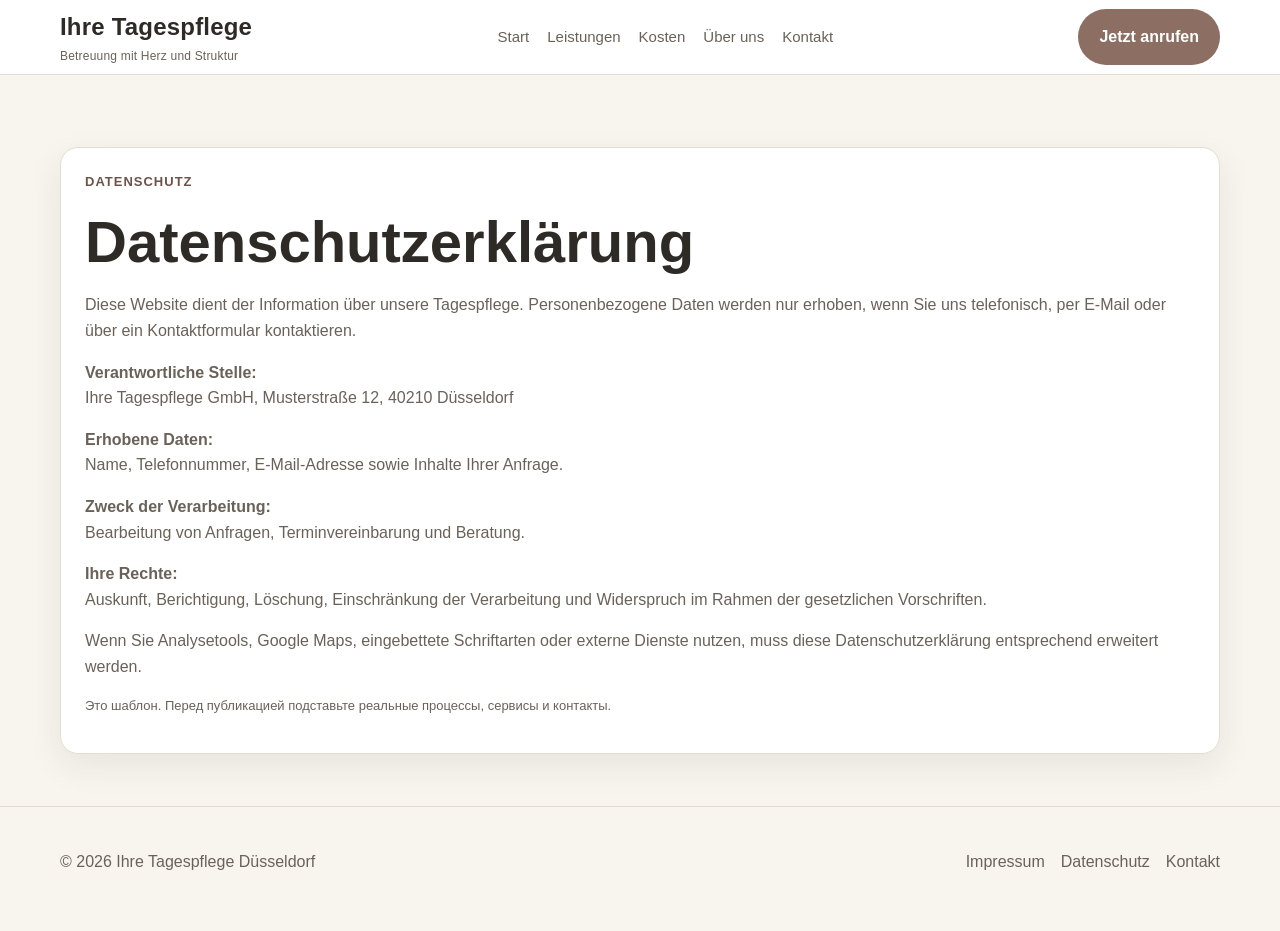
==== datenschutz.html @ 3cf98344 "Add files via upload" ====
<!DOCTYPE html>
<html lang="de">
<head>
  <meta charset="UTF-8" />
  <meta name="viewport" content="width=device-width, initial-scale=1.0" />
  <title>Datenschutz – Ihre Tagespflege Düsseldorf</title>
  <meta name="description" content="Datenschutzerklärung Ihrer Tagespflege Düsseldorf." />
  <link rel="stylesheet" href="styles.css" />
</head>
<body>
<header class="topbar"><div class="container topbar-inner"><div class="brand">Ihre Tagespflege<small>Betreuung mit Herz und Struktur</small></div><nav class="nav"><a href="index.html">Start</a><a href="leistungen.html">Leistungen</a><a href="kosten.html">Kosten</a><a href="ueber-uns.html">Über uns</a><a href="kontakt.html">Kontakt</a></nav><a class="btn btn-primary" href="tel:+492111234567">Jetzt anrufen</a></div></header>
<main>
<section class="hero"><div class="container legal"><div class="eyebrow">Datenschutz</div><h1>Datenschutzerklärung</h1><p>Diese Website dient der Information über unsere Tagespflege. Personenbezogene Daten werden nur erhoben, wenn Sie uns telefonisch, per E-Mail oder über ein Kontaktformular kontaktieren.</p><p><strong>Verantwortliche Stelle:</strong><br>Ihre Tagespflege GmbH, Musterstraße 12, 40210 Düsseldorf</p><p><strong>Erhobene Daten:</strong><br>Name, Telefonnummer, E-Mail-Adresse sowie Inhalte Ihrer Anfrage.</p><p><strong>Zweck der Verarbeitung:</strong><br>Bearbeitung von Anfragen, Terminvereinbarung und Beratung.</p><p><strong>Ihre Rechte:</strong><br>Auskunft, Berichtigung, Löschung, Einschränkung der Verarbeitung und Widerspruch im Rahmen der gesetzlichen Vorschriften.</p><p>Wenn Sie Analysetools, Google Maps, eingebettete Schriftarten oder externe Dienste nutzen, muss diese Datenschutzerklärung entsprechend erweitert werden.</p><p class="small-note">Это шаблон. Перед публикацией подставьте реальные процессы, сервисы и контакты.</p></div></section>
</main>
<footer class="footer"><div class="container footer-inner"><p>© 2026 Ihre Tagespflege Düsseldorf</p><div class="footer-links"><a href="impressum.html">Impressum</a><a href="datenschutz.html">Datenschutz</a><a href="kontakt.html">Kontakt</a></div></div></footer>
</body>
</html>
---- styles.css ----
:root {
  --bg: #f8f5ef;
  --surface: #ffffff;
  --surface-soft: #f2ede5;
  --text: #2e2a26;
  --muted: #6a6259;
  --accent: #8d6e63;
  --accent-dark: #6d534a;
  --border: #e5ddd2;
  --max: 1160px;
  --radius: 18px;
  --shadow: 0 12px 35px rgba(40, 32, 25, 0.08);
}
* { box-sizing: border-box; }
html { scroll-behavior: smooth; }
body { margin: 0; font-family: Arial, Helvetica, sans-serif; background: var(--bg); color: var(--text); line-height: 1.6; }
img { max-width: 100%; display: block; }
a { color: inherit; text-decoration: none; }
.container { width: min(var(--max), calc(100% - 32px)); margin: 0 auto; }
.topbar { background: var(--surface); border-bottom: 1px solid var(--border); position: sticky; top: 0; z-index: 1000; }
.topbar-inner { display: flex; align-items: center; justify-content: space-between; gap: 20px; min-height: 74px; }
.brand { font-size: 24px; font-weight: 700; letter-spacing: 0.2px; }
.brand small { display: block; font-size: 12px; color: var(--muted); font-weight: 400; }
.nav { display: flex; gap: 18px; flex-wrap: wrap; align-items: center; }
.nav a { color: var(--muted); font-size: 15px; }
.nav a:hover, .nav a.active { color: var(--accent-dark); font-weight: 700; }
.btn { display: inline-block; padding: 14px 20px; border-radius: 999px; font-weight: 700; border: 1px solid transparent; transition: 0.2s ease; }
.btn-primary { background: var(--accent); color: #fff; }
.btn-primary:hover { background: var(--accent-dark); }
.btn-secondary { border-color: var(--accent); color: var(--accent-dark); background: transparent; }
.btn-secondary:hover { background: var(--surface-soft); }
.hero { padding: 72px 0 52px; }
.hero-grid { display: grid; grid-template-columns: 1.15fr 0.85fr; gap: 34px; align-items: center; }
.eyebrow { color: var(--accent-dark); font-weight: 700; text-transform: uppercase; letter-spacing: 1px; font-size: 13px; margin-bottom: 14px; }
h1, h2, h3 { margin: 0 0 16px; line-height: 1.2; }
h1 { font-size: clamp(36px, 5vw, 58px); max-width: 10ch; }
h2 { font-size: clamp(28px, 4vw, 40px); }
h3 { font-size: 22px; }
.lead { font-size: 19px; color: var(--muted); max-width: 60ch; }
.hero-points { display: flex; flex-wrap: wrap; gap: 12px; margin: 24px 0 30px; padding: 0; list-style: none; }
.hero-points li { background: var(--surface); border: 1px solid var(--border); padding: 10px 14px; border-radius: 999px; box-shadow: var(--shadow); font-size: 14px; }
.hero-actions { display: flex; gap: 12px; flex-wrap: wrap; }
.hero-card, .image-card { background: var(--surface); border-radius: 28px; overflow: hidden; box-shadow: var(--shadow); border: 1px solid var(--border); }
.hero-card img, .image-card img { width: 100%; height: 100%; object-fit: cover; min-height: 520px; }
section { padding: 32px 0 72px; }
.section-head { max-width: 700px; margin-bottom: 26px; }
.section-head p, .text-muted, .faq-answer, .contact-box p, .footer p, .legal p, .legal li, .card p, .timeline p { color: var(--muted); }
.cards { display: grid; grid-template-columns: repeat(4, 1fr); gap: 18px; }
.cards-3 { display: grid; grid-template-columns: repeat(3, 1fr); gap: 18px; }
.card, .box, .legal, .timeline, .faq-item { background: var(--surface); border-radius: var(--radius); padding: 24px; border: 1px solid var(--border); box-shadow: var(--shadow); }
.timeline { overflow: hidden; padding: 0; }
.timeline-row { display: grid; grid-template-columns: 120px 1fr; gap: 18px; padding: 18px 22px; border-bottom: 1px solid var(--border); }
.timeline-row:last-child { border-bottom: 0; }
.time { font-weight: 700; color: var(--accent-dark); }
.two-col { display: grid; grid-template-columns: 1fr 1fr; gap: 24px; align-items: stretch; }
.gallery { display: grid; grid-template-columns: repeat(3, 1fr); gap: 16px; }
.gallery figure { margin: 0; background: var(--surface); border-radius: var(--radius); overflow: hidden; border: 1px solid var(--border); box-shadow: var(--shadow); }
.gallery img { width: 100%; height: 280px; object-fit: cover; }
.gallery figcaption { padding: 14px 16px; font-size: 14px; color: var(--muted); }
.faq-item { padding: 0; overflow: hidden; margin-bottom: 12px; }
.faq-question { width: 100%; background: transparent; border: 0; font: inherit; text-align: left; padding: 18px 20px; font-weight: 700; cursor: pointer; color: var(--text); }
.faq-answer { padding: 0 20px 18px; display: none; }
.faq-item.active .faq-answer { display: block; }
.contact-grid { display: grid; grid-template-columns: 1fr 1fr; gap: 20px; }
.contact-box strong { display: block; margin-bottom: 6px; }
.footer { border-top: 1px solid var(--border); padding: 26px 0 40px; }
.footer-inner { display: flex; flex-wrap: wrap; gap: 14px; justify-content: space-between; align-items: center; }
.footer-links { display: flex; gap: 16px; flex-wrap: wrap; color: var(--muted); }
.placeholder { background: linear-gradient(135deg, #d9d0c5, #f5ede2); min-height: 100%; display: grid; place-items: center; color: #5b4b43; font-weight: 700; text-align: center; padding: 24px; }
.small-note { font-size: 13px; color: var(--muted); margin-top: 12px; }
.list-clean { padding-left: 18px; color: var(--muted); }
.list-clean li { margin-bottom: 8px; }
@media (max-width: 980px) {
  .hero-grid, .two-col, .contact-grid, .cards, .cards-3, .gallery { grid-template-columns: 1fr; }
  .hero-card img, .image-card img { min-height: 340px; }
  .timeline-row { grid-template-columns: 1fr; gap: 6px; }
  .topbar-inner { padding: 12px 0; }
  .nav { display: none; }
}
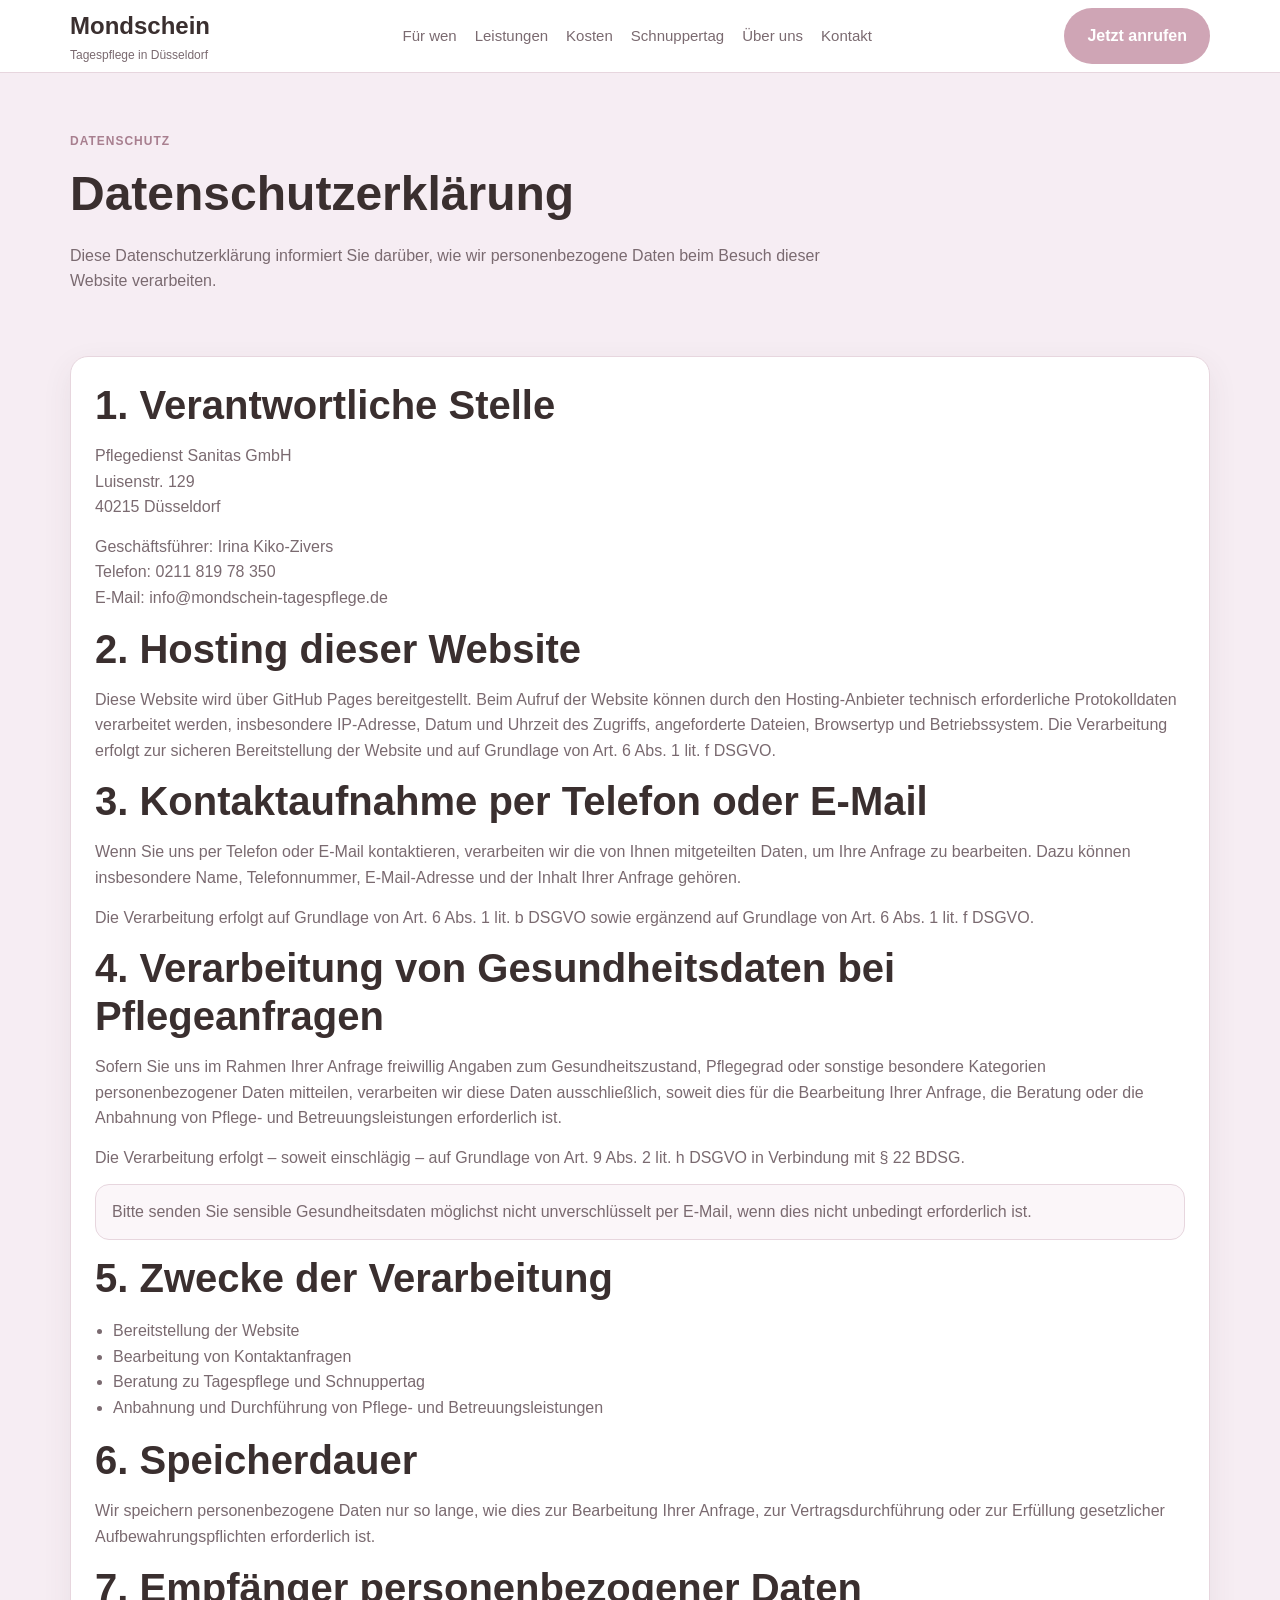
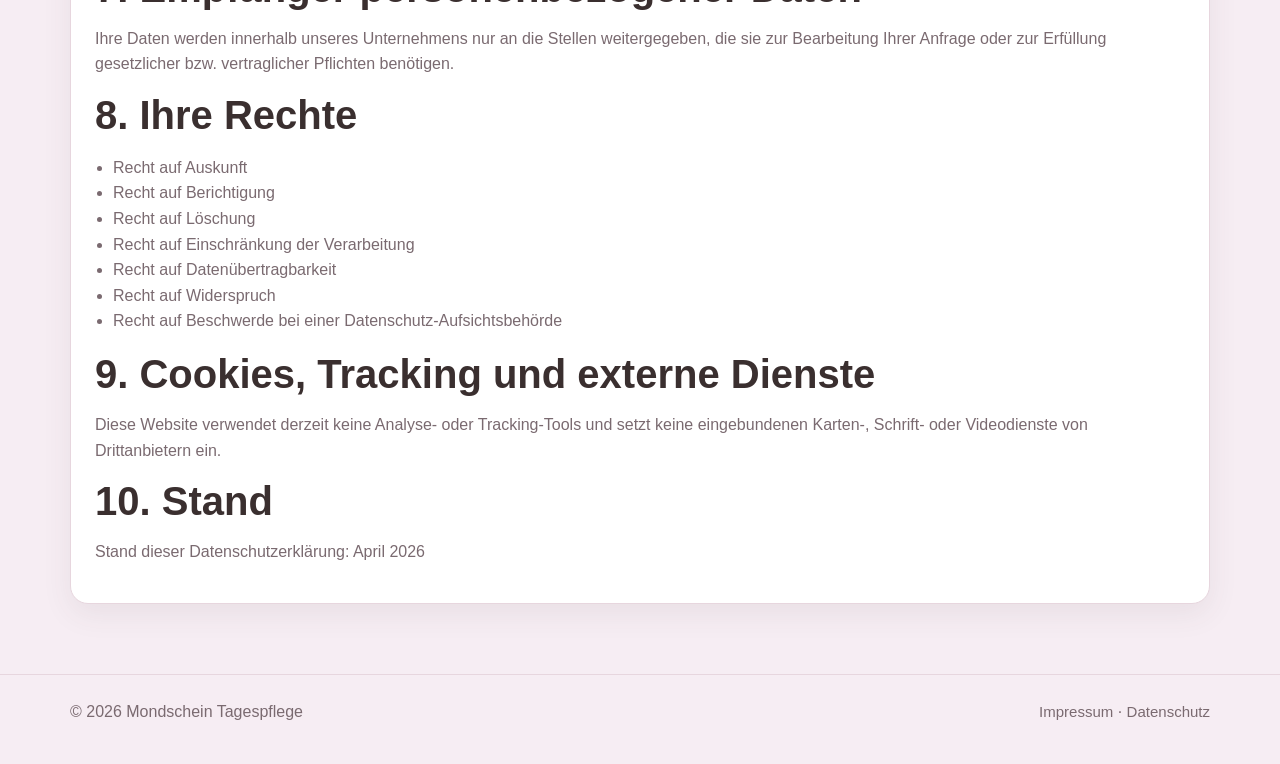
==== commit 0d7aeca6: "Add files via upload" ====
--- a/datenschutz.html
+++ b/datenschutz.html
@@ -1,17 +1,34 @@
-<!DOCTYPE html>
-<html lang="de">
-<head>
-  <meta charset="UTF-8" />
-  <meta name="viewport" content="width=device-width, initial-scale=1.0" />
-  <title>Datenschutz – Ihre Tagespflege Düsseldorf</title>
-  <meta name="description" content="Datenschutzerklärung Ihrer Tagespflege Düsseldorf." />
-  <link rel="stylesheet" href="styles.css" />
-</head>
-<body>
-<header class="topbar"><div class="container topbar-inner"><div class="brand">Ihre Tagespflege<small>Betreuung mit Herz und Struktur</small></div><nav class="nav"><a href="index.html">Start</a><a href="leistungen.html">Leistungen</a><a href="kosten.html">Kosten</a><a href="ueber-uns.html">Über uns</a><a href="kontakt.html">Kontakt</a></nav><a class="btn btn-primary" href="tel:+492111234567">Jetzt anrufen</a></div></header>
-<main>
-<section class="hero"><div class="container legal"><div class="eyebrow">Datenschutz</div><h1>Datenschutzerklärung</h1><p>Diese Website dient der Information über unsere Tagespflege. Personenbezogene Daten werden nur erhoben, wenn Sie uns telefonisch, per E-Mail oder über ein Kontaktformular kontaktieren.</p><p><strong>Verantwortliche Stelle:</strong><br>Ihre Tagespflege GmbH, Musterstraße 12, 40210 Düsseldorf</p><p><strong>Erhobene Daten:</strong><br>Name, Telefonnummer, E-Mail-Adresse sowie Inhalte Ihrer Anfrage.</p><p><strong>Zweck der Verarbeitung:</strong><br>Bearbeitung von Anfragen, Terminvereinbarung und Beratung.</p><p><strong>Ihre Rechte:</strong><br>Auskunft, Berichtigung, Löschung, Einschränkung der Verarbeitung und Widerspruch im Rahmen der gesetzlichen Vorschriften.</p><p>Wenn Sie Analysetools, Google Maps, eingebettete Schriftarten oder externe Dienste nutzen, muss diese Datenschutzerklärung entsprechend erweitert werden.</p><p class="small-note">Это шаблон. Перед публикацией подставьте реальные процессы, сервисы и контакты.</p></div></section>
-</main>
-<footer class="footer"><div class="container footer-inner"><p>© 2026 Ihre Tagespflege Düsseldorf</p><div class="footer-links"><a href="impressum.html">Impressum</a><a href="datenschutz.html">Datenschutz</a><a href="kontakt.html">Kontakt</a></div></div></footer>
-</body>
-</html>
+<!DOCTYPE html><html lang="de"><head><meta charset="UTF-8"><meta name="viewport" content="width=device-width, initial-scale=1.0"><link rel="stylesheet" href="styles.css"><title>Datenschutzerklärung – Mondschein Tagespflege</title></head><body>
+<header class="topbar">
+  <div class="container topbar-inner">
+    <div class="brand">Mondschein<small>Tagespflege in Düsseldorf</small></div>
+    <nav class="nav">
+      <a href="index.html#fuer-wen">Für wen</a>
+      <a href="leistungen.html">Leistungen</a>
+      <a href="kosten.html">Kosten</a>
+      <a href="schnuppertag.html">Schnuppertag</a>
+      <a href="ueber-uns.html">Über uns</a>
+      <a href="kontakt.html">Kontakt</a>
+    </nav>
+    <div class="topbar-actions">
+      <a class="btn btn-primary" href="tel:+4921181978350">Jetzt anrufen</a>
+      <button class="menu-toggle" type="button" aria-expanded="false" aria-controls="mobile-menu">Menü</button>
+    </div>
+  </div>
+  <div id="mobile-menu" class="mobile-menu">
+    <div class="mobile-menu-inner">
+      <a href="index.html#fuer-wen">Für wen</a>
+      <a href="leistungen.html">Leistungen</a>
+      <a href="kosten.html">Kosten</a>
+      <a href="schnuppertag.html">Schnuppertag</a>
+      <a href="ueber-uns.html">Über uns</a>
+      <a href="kontakt.html">Kontakt</a>
+      <a href="impressum.html">Impressum</a>
+      <a href="datenschutz.html">Datenschutz</a>
+    </div>
+  </div>
+</header>
+<main><section class="page-hero"><div class="container"><span class="eyebrow">Datenschutz</span><h1>Datenschutzerklärung</h1><p>Diese Datenschutzerklärung informiert Sie darüber, wie wir personenbezogene Daten beim Besuch dieser Website verarbeiten.</p></div></section><section><div class="container legal-box"><h2>1. Verantwortliche Stelle</h2><p>Pflegedienst Sanitas GmbH<br>Luisenstr. 129<br>40215 Düsseldorf</p><p>Geschäftsführer: Irina Kiko-Zivers<br>Telefon: 0211 819 78 350<br>E-Mail: info@mondschein-tagespflege.de</p><h2>2. Hosting dieser Website</h2><p>Diese Website wird über GitHub Pages bereitgestellt. Beim Aufruf der Website können durch den Hosting-Anbieter technisch erforderliche Protokolldaten verarbeitet werden, insbesondere IP-Adresse, Datum und Uhrzeit des Zugriffs, angeforderte Dateien, Browsertyp und Betriebssystem. Die Verarbeitung erfolgt zur sicheren Bereitstellung der Website und auf Grundlage von Art. 6 Abs. 1 lit. f DSGVO.</p><h2>3. Kontaktaufnahme per Telefon oder E-Mail</h2><p>Wenn Sie uns per Telefon oder E-Mail kontaktieren, verarbeiten wir die von Ihnen mitgeteilten Daten, um Ihre Anfrage zu bearbeiten. Dazu können insbesondere Name, Telefonnummer, E-Mail-Adresse und der Inhalt Ihrer Anfrage gehören.</p><p>Die Verarbeitung erfolgt auf Grundlage von Art. 6 Abs. 1 lit. b DSGVO sowie ergänzend auf Grundlage von Art. 6 Abs. 1 lit. f DSGVO.</p><h2>4. Verarbeitung von Gesundheitsdaten bei Pflegeanfragen</h2><p>Sofern Sie uns im Rahmen Ihrer Anfrage freiwillig Angaben zum Gesundheitszustand, Pflegegrad oder sonstige besondere Kategorien personenbezogener Daten mitteilen, verarbeiten wir diese Daten ausschließlich, soweit dies für die Bearbeitung Ihrer Anfrage, die Beratung oder die Anbahnung von Pflege- und Betreuungsleistungen erforderlich ist.</p><p>Die Verarbeitung erfolgt – soweit einschlägig – auf Grundlage von Art. 9 Abs. 2 lit. h DSGVO in Verbindung mit § 22 BDSG.</p><p class="note">Bitte senden Sie sensible Gesundheitsdaten möglichst nicht unverschlüsselt per E-Mail, wenn dies nicht unbedingt erforderlich ist.</p><h2>5. Zwecke der Verarbeitung</h2><ul class="list-clean"><li>Bereitstellung der Website</li><li>Bearbeitung von Kontaktanfragen</li><li>Beratung zu Tagespflege und Schnuppertag</li><li>Anbahnung und Durchführung von Pflege- und Betreuungsleistungen</li></ul><h2>6. Speicherdauer</h2><p>Wir speichern personenbezogene Daten nur so lange, wie dies zur Bearbeitung Ihrer Anfrage, zur Vertragsdurchführung oder zur Erfüllung gesetzlicher Aufbewahrungspflichten erforderlich ist.</p><h2>7. Empfänger personenbezogener Daten</h2><p>Ihre Daten werden innerhalb unseres Unternehmens nur an die Stellen weitergegeben, die sie zur Bearbeitung Ihrer Anfrage oder zur Erfüllung gesetzlicher bzw. vertraglicher Pflichten benötigen.</p><h2>8. Ihre Rechte</h2><ul class="list-clean"><li>Recht auf Auskunft</li><li>Recht auf Berichtigung</li><li>Recht auf Löschung</li><li>Recht auf Einschränkung der Verarbeitung</li><li>Recht auf Datenübertragbarkeit</li><li>Recht auf Widerspruch</li><li>Recht auf Beschwerde bei einer Datenschutz-Aufsichtsbehörde</li></ul><h2>9. Cookies, Tracking und externe Dienste</h2><p>Diese Website verwendet derzeit keine Analyse- oder Tracking-Tools und setzt keine eingebundenen Karten-, Schrift- oder Videodienste von Drittanbietern ein.</p><h2>10. Stand</h2><p>Stand dieser Datenschutzerklärung: April 2026</p></div></section></main>
+<footer class="footer"><div class="container footer-inner"><div>© 2026 Mondschein Tagespflege</div><div><a href="impressum.html">Impressum</a> · <a href="datenschutz.html">Datenschutz</a></div></div></footer>
+<script src="script.js"></script>
+</body></html>
--- a/styles.css
+++ b/styles.css
@@ -1,79 +1,51 @@
-:root {
-  --bg: #f8f5ef;
-  --surface: #ffffff;
-  --surface-soft: #f2ede5;
-  --text: #2e2a26;
-  --muted: #6a6259;
-  --accent: #8d6e63;
-  --accent-dark: #6d534a;
-  --border: #e5ddd2;
-  --max: 1160px;
-  --radius: 18px;
-  --shadow: 0 12px 35px rgba(40, 32, 25, 0.08);
+
+:root{
+  --bg:#f6edf3;--white:#ffffff;--text:#3a2f2f;--muted:#7a6a70;--accent:#cfa5b5;--accent-dark:#a87f8f;
+  --border:#e7d6de;--max:1140px;--radius:18px;--shadow:0 10px 30px rgba(80,60,70,.08);
 }
-* { box-sizing: border-box; }
-html { scroll-behavior: smooth; }
-body { margin: 0; font-family: Arial, Helvetica, sans-serif; background: var(--bg); color: var(--text); line-height: 1.6; }
-img { max-width: 100%; display: block; }
-a { color: inherit; text-decoration: none; }
-.container { width: min(var(--max), calc(100% - 32px)); margin: 0 auto; }
-.topbar { background: var(--surface); border-bottom: 1px solid var(--border); position: sticky; top: 0; z-index: 1000; }
-.topbar-inner { display: flex; align-items: center; justify-content: space-between; gap: 20px; min-height: 74px; }
-.brand { font-size: 24px; font-weight: 700; letter-spacing: 0.2px; }
-.brand small { display: block; font-size: 12px; color: var(--muted); font-weight: 400; }
-.nav { display: flex; gap: 18px; flex-wrap: wrap; align-items: center; }
-.nav a { color: var(--muted); font-size: 15px; }
-.nav a:hover, .nav a.active { color: var(--accent-dark); font-weight: 700; }
-.btn { display: inline-block; padding: 14px 20px; border-radius: 999px; font-weight: 700; border: 1px solid transparent; transition: 0.2s ease; }
-.btn-primary { background: var(--accent); color: #fff; }
-.btn-primary:hover { background: var(--accent-dark); }
-.btn-secondary { border-color: var(--accent); color: var(--accent-dark); background: transparent; }
-.btn-secondary:hover { background: var(--surface-soft); }
-.hero { padding: 72px 0 52px; }
-.hero-grid { display: grid; grid-template-columns: 1.15fr 0.85fr; gap: 34px; align-items: center; }
-.eyebrow { color: var(--accent-dark); font-weight: 700; text-transform: uppercase; letter-spacing: 1px; font-size: 13px; margin-bottom: 14px; }
-h1, h2, h3 { margin: 0 0 16px; line-height: 1.2; }
-h1 { font-size: clamp(36px, 5vw, 58px); max-width: 10ch; }
-h2 { font-size: clamp(28px, 4vw, 40px); }
-h3 { font-size: 22px; }
-.lead { font-size: 19px; color: var(--muted); max-width: 60ch; }
-.hero-points { display: flex; flex-wrap: wrap; gap: 12px; margin: 24px 0 30px; padding: 0; list-style: none; }
-.hero-points li { background: var(--surface); border: 1px solid var(--border); padding: 10px 14px; border-radius: 999px; box-shadow: var(--shadow); font-size: 14px; }
-.hero-actions { display: flex; gap: 12px; flex-wrap: wrap; }
-.hero-card, .image-card { background: var(--surface); border-radius: 28px; overflow: hidden; box-shadow: var(--shadow); border: 1px solid var(--border); }
-.hero-card img, .image-card img { width: 100%; height: 100%; object-fit: cover; min-height: 520px; }
-section { padding: 32px 0 72px; }
-.section-head { max-width: 700px; margin-bottom: 26px; }
-.section-head p, .text-muted, .faq-answer, .contact-box p, .footer p, .legal p, .legal li, .card p, .timeline p { color: var(--muted); }
-.cards { display: grid; grid-template-columns: repeat(4, 1fr); gap: 18px; }
-.cards-3 { display: grid; grid-template-columns: repeat(3, 1fr); gap: 18px; }
-.card, .box, .legal, .timeline, .faq-item { background: var(--surface); border-radius: var(--radius); padding: 24px; border: 1px solid var(--border); box-shadow: var(--shadow); }
-.timeline { overflow: hidden; padding: 0; }
-.timeline-row { display: grid; grid-template-columns: 120px 1fr; gap: 18px; padding: 18px 22px; border-bottom: 1px solid var(--border); }
-.timeline-row:last-child { border-bottom: 0; }
-.time { font-weight: 700; color: var(--accent-dark); }
-.two-col { display: grid; grid-template-columns: 1fr 1fr; gap: 24px; align-items: stretch; }
-.gallery { display: grid; grid-template-columns: repeat(3, 1fr); gap: 16px; }
-.gallery figure { margin: 0; background: var(--surface); border-radius: var(--radius); overflow: hidden; border: 1px solid var(--border); box-shadow: var(--shadow); }
-.gallery img { width: 100%; height: 280px; object-fit: cover; }
-.gallery figcaption { padding: 14px 16px; font-size: 14px; color: var(--muted); }
-.faq-item { padding: 0; overflow: hidden; margin-bottom: 12px; }
-.faq-question { width: 100%; background: transparent; border: 0; font: inherit; text-align: left; padding: 18px 20px; font-weight: 700; cursor: pointer; color: var(--text); }
-.faq-answer { padding: 0 20px 18px; display: none; }
-.faq-item.active .faq-answer { display: block; }
-.contact-grid { display: grid; grid-template-columns: 1fr 1fr; gap: 20px; }
-.contact-box strong { display: block; margin-bottom: 6px; }
-.footer { border-top: 1px solid var(--border); padding: 26px 0 40px; }
-.footer-inner { display: flex; flex-wrap: wrap; gap: 14px; justify-content: space-between; align-items: center; }
-.footer-links { display: flex; gap: 16px; flex-wrap: wrap; color: var(--muted); }
-.placeholder { background: linear-gradient(135deg, #d9d0c5, #f5ede2); min-height: 100%; display: grid; place-items: center; color: #5b4b43; font-weight: 700; text-align: center; padding: 24px; }
-.small-note { font-size: 13px; color: var(--muted); margin-top: 12px; }
-.list-clean { padding-left: 18px; color: var(--muted); }
-.list-clean li { margin-bottom: 8px; }
-@media (max-width: 980px) {
-  .hero-grid, .two-col, .contact-grid, .cards, .cards-3, .gallery { grid-template-columns: 1fr; }
-  .hero-card img, .image-card img { min-height: 340px; }
-  .timeline-row { grid-template-columns: 1fr; gap: 6px; }
-  .topbar-inner { padding: 12px 0; }
-  .nav { display: none; }
+*{box-sizing:border-box} html{scroll-behavior:smooth}
+body{margin:0;font-family:Arial,Helvetica,sans-serif;background:var(--bg);color:var(--text);line-height:1.6}
+img{max-width:100%;display:block} a{text-decoration:none;color:inherit}
+.container{width:min(var(--max),calc(100% - 32px));margin:0 auto}
+.topbar{position:sticky;top:0;z-index:1000;background:rgba(255,255,255,.96);backdrop-filter:blur(8px);border-bottom:1px solid var(--border)}
+.topbar-inner{display:flex;align-items:center;justify-content:space-between;gap:20px;min-height:72px}
+.brand{font-size:24px;font-weight:700}.brand small{display:block;font-size:12px;color:var(--muted);font-weight:400}
+.nav{display:flex;gap:18px;flex-wrap:wrap}.nav a,.footer a{font-size:15px;color:var(--muted)} .nav a:hover,.footer a:hover{color:var(--accent-dark)}
+.topbar-actions{display:flex;align-items:center;gap:10px}
+.btn{display:inline-block;padding:14px 22px;border-radius:999px;font-weight:700;transition:.2s ease;border:1px solid transparent}
+.btn-primary{background:var(--accent);color:#fff}.btn-primary:hover{background:var(--accent-dark)}
+.btn-secondary{background:transparent;color:var(--accent-dark);border-color:var(--accent)} .btn-secondary:hover{background:#f1e8e1}
+.menu-toggle{display:none;background:transparent;border:1px solid var(--border);color:var(--text);padding:10px 14px;border-radius:12px;font-weight:700;cursor:pointer}
+.mobile-menu{display:none;background:rgba(255,255,255,.98);border-bottom:1px solid var(--border)}
+.mobile-menu-inner{width:min(var(--max),calc(100% - 32px));margin:0 auto;padding:10px 0 16px;display:flex;flex-direction:column;gap:10px}
+.mobile-menu a{color:var(--text);padding:10px 0;border-bottom:1px solid var(--border)} .mobile-menu a:last-child{border-bottom:none}
+.mobile-menu.is-open{display:block}
+.hero{padding:64px 0 44px}.hero-grid{display:grid;grid-template-columns:1.05fr .95fr;gap:34px;align-items:center}
+.eyebrow{display:inline-block;margin-bottom:14px;font-size:12px;font-weight:700;letter-spacing:1px;text-transform:uppercase;color:var(--accent-dark)}
+h1,h2,h3{line-height:1.2;margin:0 0 14px} h1{font-size:clamp(28px,4.2vw,48px);max-width:13ch;margin-bottom:20px} h2{font-size:clamp(28px,3.5vw,40px)} h3{font-size:22px}
+p{margin:0 0 14px}.lead{font-size:19px;color:var(--muted);max-width:58ch}
+.hero-points{display:flex;flex-wrap:wrap;gap:12px;list-style:none;padding:0;margin:22px 0 28px}
+.hero-points li{background:var(--white);border:1px solid var(--border);padding:10px 14px;border-radius:999px;box-shadow:var(--shadow);font-size:14px}
+.hero-actions{display:flex;flex-wrap:wrap;gap:12px}
+.hero-image img{height:560px;object-fit:cover;border-radius:26px;box-shadow:var(--shadow);border:1px solid var(--border)}
+section{padding:30px 0 70px}.section-head{max-width:720px;margin-bottom:26px}.section-head p{color:var(--muted)}
+.grid-2{display:grid;grid-template-columns:1fr 1fr;gap:22px}.grid-3{display:grid;grid-template-columns:repeat(3,1fr);gap:18px}.grid-4{display:grid;grid-template-columns:repeat(4,1fr);gap:18px}
+.card,.cta-strip,.legal-box{background:var(--white);border:1px solid var(--border);border-radius:var(--radius);padding:24px;box-shadow:var(--shadow)}
+.card p,.muted,.legal-box p,.legal-box li{color:var(--muted)}
+.day-plan{background:var(--white);border:1px solid var(--border);border-radius:var(--radius);overflow:hidden;box-shadow:var(--shadow)}
+.day-row{display:grid;grid-template-columns:110px 1fr;padding:18px 22px;border-bottom:1px solid var(--border);gap:16px}.day-row:last-child{border-bottom:none}.time{font-weight:700;color:var(--accent-dark)}
+.gallery img{height:240px;object-fit:cover;border-radius:16px;border:1px solid var(--border);box-shadow:var(--shadow)}
+.room img{height:260px;object-fit:cover;border-radius:16px;border:1px solid var(--border);box-shadow:var(--shadow)}
+.caption{font-size:14px;color:var(--muted);margin-top:8px}
+.contact-box{display:grid;grid-template-columns:1fr 1fr;gap:22px}
+.footer{border-top:1px solid var(--border);padding:24px 0 40px;color:var(--muted)} .footer-inner{display:flex;justify-content:space-between;gap:20px;flex-wrap:wrap}
+.page-hero{padding:54px 0 18px}.page-hero p{max-width:780px;color:var(--muted)}
+.list-clean{padding-left:18px}.note{background:#fbf6f9;border:1px solid var(--border);padding:14px 16px;border-radius:14px;color:var(--muted)}
+@media (max-width:980px){
+  .hero-grid,.grid-2,.grid-3,.grid-4,.contact-box{grid-template-columns:1fr}
+  .nav{display:none}.menu-toggle{display:inline-block}
+  .hero-image img{height:340px} h1{max-width:none}.day-row{grid-template-columns:1fr;gap:6px}.topbar-inner{min-height:68px}
 }
+@media (max-width:680px){
+  .topbar-inner{gap:12px}.brand{font-size:20px}.brand small{font-size:11px}.topbar-actions .btn{padding:11px 14px;font-size:14px}
+}
